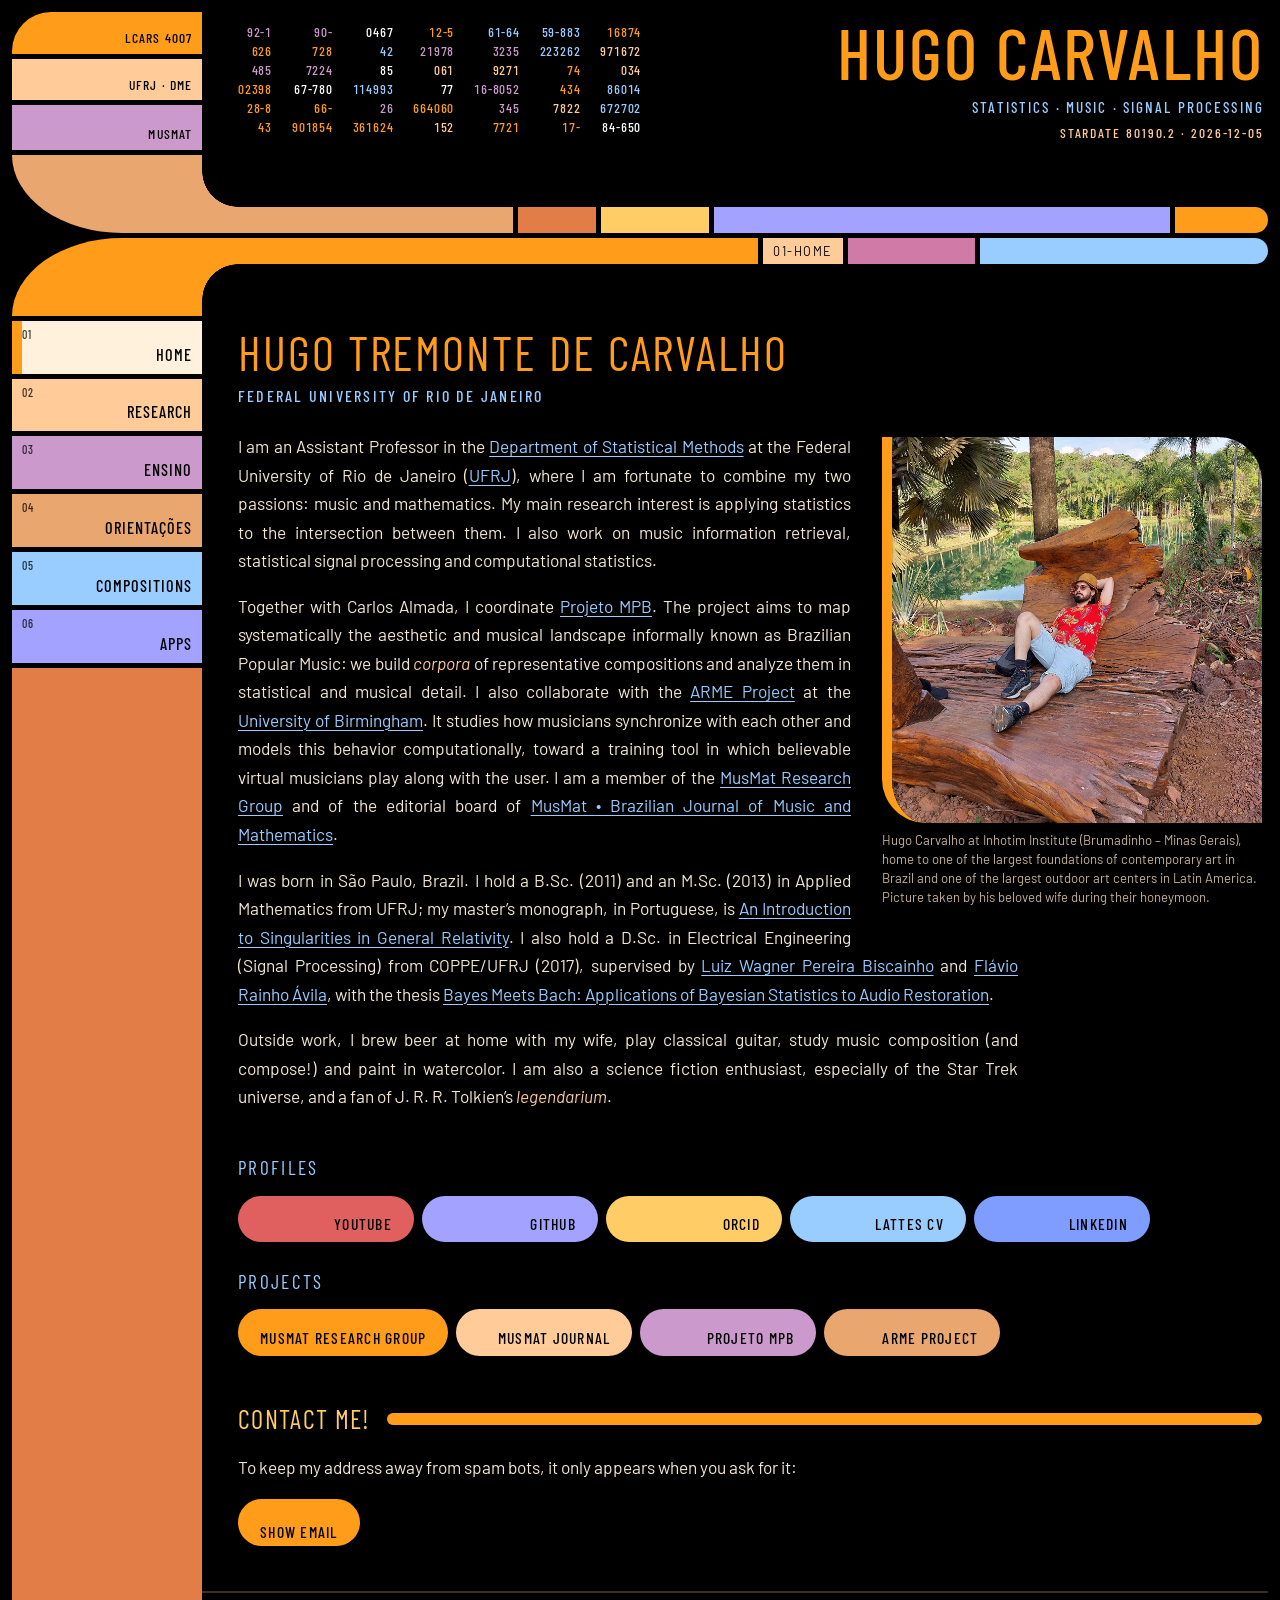
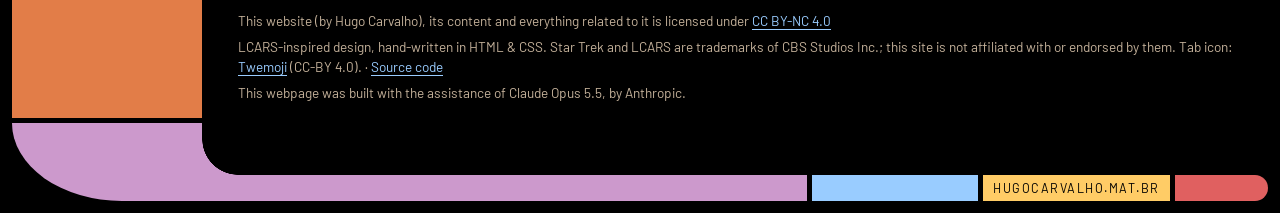
==== index.html @ db419a44 "Replace Quarto site with static LCARS-inspired site - Hand-written HTML/CSS/JS, no build step (Quart" ====
<!doctype html>
<html lang="en">
<head>
<meta charset="utf-8">
<meta name="viewport" content="width=device-width, initial-scale=1">
<link rel="icon" href="assets/favicon.svg" type="image/svg+xml">
<link rel="icon" href="assets/favicon-32.png" type="image/png" sizes="32x32">
<link rel="apple-touch-icon" href="assets/apple-touch-icon.png">
<title>Hugo Carvalho</title>
<meta name="description" content="Hugo Tremonte de Carvalho, Department of Statistical Methods, Federal University of Rio de Janeiro. Statistics, music and signal processing.">
<link rel="preconnect" href="https://fonts.googleapis.com">
<link rel="preconnect" href="https://fonts.gstatic.com" crossorigin>
<link rel="stylesheet" href="https://fonts.googleapis.com/css2?family=Barlow+Condensed:wght@400;500;600&amp;family=Barlow:ital,wght@0,400;0,600;1,400&amp;display=swap">
<link rel="stylesheet" href="assets/lcars.css">
<script async src="https://www.googletagmanager.com/gtag/js?id=G-RH0WQSR1XC"></script>
<script>window.dataLayer=window.dataLayer||[];function gtag(){dataLayer.push(arguments);}gtag('js',new Date());gtag('config','G-RH0WQSR1XC');</script>
<script src="assets/lcars.js" defer></script>
</head>
<body>
<a class="skip" href="#content">Skip to content</a>
<div class="lcars">

  <header class="panel-top">
    <div class="side" aria-hidden="true">
      <div class="block" style="--c:var(--orange)">LCARS 4007</div>
      <div class="block" style="--c:var(--peach)">UFRJ &middot; DME</div>
      <div class="block" style="--c:var(--lilac)">MusMat</div>
    </div>
    <div class="head">
      <div class="data-cascade" aria-hidden="true"></div>
      <div class="title">
        <a class="name" href="index.html">Hugo Carvalho</a>
        <p class="sub">Statistics &middot; Music &middot; Signal Processing</p>
        <p class="stardate" id="stardate">Federal University of Rio de Janeiro</p>
      </div>
    </div>
    <div class="elbow" style="--c:var(--tan)" aria-hidden="true"></div>
    <div class="bar" style="--c:var(--tan)">
      <span style="--f:2" aria-hidden="true"></span>
      <span style="--c:var(--rust);--f:.4" aria-hidden="true"></span>
      <span style="--c:var(--gold);--f:.6" aria-hidden="true"></span>
      <span style="--c:var(--violet);--f:3" aria-hidden="true"></span>
      <span style="--c:var(--orange);--f:.5" aria-hidden="true"></span>
    </div>
  </header>

  <div class="panel-main">
    <div class="elbow-t" style="--c:var(--orange)" aria-hidden="true"></div>
    <div class="bar bar-t" style="--c:var(--orange)" aria-hidden="true">
      <span style="--f:3"></span>
      <span class="label" style="--c:var(--peach)">01-Home</span>
      <span style="--c:var(--mauve);--f:.6"></span>
      <span style="--c:var(--sky);--f:1.5"></span>
    </div>

    <nav class="nav" aria-label="Main">
      <a href="index.html" style="--c:var(--orange)" aria-current="page"><span class="num">01</span><span class="label">Home</span></a>
      <a href="research.html" style="--c:var(--peach)"><span class="num">02</span><span class="label">Research</span></a>
      <a href="ensino.html" style="--c:var(--lilac)"><span class="num">03</span><span class="label">Ensino</span></a>
      <a href="orientacoes.html" style="--c:var(--tan)"><span class="num">04</span><span class="label">Orienta&ccedil;&otilde;es</span></a>
      <a href="compositions.html" style="--c:var(--sky)"><span class="num">05</span><span class="label">Compositions</span></a>
      <a href="apps.html" style="--c:var(--violet)"><span class="num">06</span><span class="label">Apps</span></a>
    </nav>
    <div class="fill" style="--c:var(--rust)" aria-hidden="true"></div>

    <main class="content" id="content">
      <h1>Hugo Tremonte de Carvalho</h1>
      <p class="lede">Federal University of Rio de Janeiro</p>

      <figure class="photo">
        <img src="assets/photo.jpg" width="732" height="763" alt="Hugo Carvalho smiling outdoors at Inhotim Institute">
        <figcaption>Hugo Carvalho at Inhotim Institute (Brumadinho &ndash; Minas Gerais), home to one of the largest foundations of contemporary art in Brazil and one of the largest outdoor art centers in Latin America. Picture taken by his beloved wife during their honeymoon.</figcaption>
      </figure>

      <div class="prose">
        <p>I am an Assistant Professor in the <a href="http://www.dme.ufrj.br/">Department of Statistical Methods</a> at the Federal University of Rio de Janeiro (<a href="https://ufrj.br/">UFRJ</a>), where I am fortunate to combine my two passions: music and mathematics. My main research interest is applying statistics to the intersection between them. I also work on music information retrieval, statistical signal processing and computational statistics.</p>

        <p>Together with Carlos Almada, I coordinate <a href="https://projetompb.com.br/">Projeto MPB</a>. The project aims to map systematically the aesthetic and musical landscape informally known as Brazilian Popular Music: we build <em>corpora</em> of representative compositions and analyze them in statistical and musical detail. I also collaborate with the <a href="https://arme-project.co.uk/">ARME Project</a> at the <a href="https://www.birmingham.ac.uk/">University of Birmingham</a>. It studies how musicians synchronize with each other and models this behavior computationally, toward a training tool in which believable virtual musicians play along with the user. I am a member of the <a href="https://musmat.org/">MusMat Research Group</a> and of the editorial board of <a href="https://musmat.org/musmat-journal/">MusMat &bull; Brazilian Journal of Music and Mathematics</a>.</p>

        <p>I was born in S&atilde;o Paulo, Brazil. I hold a B.Sc. (2011) and an M.Sc. (2013) in Applied Mathematics from UFRJ; my master&rsquo;s monograph, in Portuguese, is <a href="http://objdig.ufrj.br/11/dissert/795029.pdf">An Introduction to Singularities in General Relativity</a>. I also hold a D.Sc. in Electrical Engineering (Signal Processing) from COPPE/UFRJ (2017), supervised by <a href="http://lattes.cnpq.br/1765239890846505">Luiz Wagner Pereira Biscainho</a> and <a href="http://lattes.cnpq.br/6480915325344415">Fl&aacute;vio Rainho &Aacute;vila</a>, with the thesis <a href="https://pantheon.ufrj.br/items/755966ed-e205-4a63-b454-b23d30a5534d">Bayes Meets Bach: Applications of Bayesian Statistics to Audio Restoration</a>.</p>

        <p>Outside work, I brew beer at home with my wife, play classical guitar, study music composition (and compose!) and paint in watercolor. I am also a science fiction enthusiast, especially of the Star Trek universe, and a fan of J. R. R. Tolkien&rsquo;s <em>legendarium</em>.</p>
      </div>

      <div class="clear"></div>

      <div class="btn-group">
        <h3>Profiles</h3>
        <div class="btn-row">
          <a class="btn" style="--c:var(--red)" href="https://www.youtube.com/@profhugocarvalhoufrj">YouTube</a>
          <a class="btn" style="--c:var(--violet)" href="https://github.com/HugoCarvalhoUFRJ">GitHub</a>
          <a class="btn" style="--c:var(--gold)" href="https://orcid.org/0000-0003-0776-0400">ORCID</a>
          <a class="btn" style="--c:var(--sky)" href="http://lattes.cnpq.br/4007053253975343">Lattes CV</a>
          <a class="btn" style="--c:var(--blue)" href="https://www.linkedin.com/in/hugo-carvalho-ufrj/">LinkedIn</a>
        </div>
      </div>
      <div class="btn-group">
        <h3>Projects</h3>
        <div class="btn-row">
          <a class="btn" style="--c:var(--orange)" href="https://musmat.org/">MusMat Research Group</a>
          <a class="btn" style="--c:var(--peach)" href="https://musmat.org/musmat-journal/">MusMat Journal</a>
          <a class="btn" style="--c:var(--lilac)" href="https://projetompb.com.br/">Projeto MPB</a>
          <a class="btn" style="--c:var(--tan)" href="https://arme-project.co.uk/">ARME Project</a>
        </div>
      </div>

      <h2 id="contact" style="--h:var(--orange)">Contact me!</h2>
      <p>To keep my address away from spam bots, it only appears when you ask for it:</p>
      <div class="email" data-a="oguh" data-b="rb.jrfu.emd">
        <button type="button" class="btn email-show" style="--c:var(--orange)">Show email</button>
        <span class="email-addr" hidden></span>
        <button type="button" class="pill email-copy" style="--c:var(--peach)" hidden>Copy</button>
        <span class="email-msg" role="status" aria-live="polite"></span>
      </div>
      <noscript><p>Please enable JavaScript to see my email address.</p></noscript>
    </main>

    <footer class="footer">
      <p>This website (by Hugo Carvalho), its content and everything related to it is licensed under <a href="http://creativecommons.org/licenses/by-nc/4.0/?ref=chooser-v1" target="_blank" rel="license noopener noreferrer">CC BY-NC 4.0<img src="https://mirrors.creativecommons.org/presskit/icons/cc.svg?ref=chooser-v1" alt=""><img src="https://mirrors.creativecommons.org/presskit/icons/by.svg?ref=chooser-v1" alt=""><img src="https://mirrors.creativecommons.org/presskit/icons/nc.svg?ref=chooser-v1" alt=""></a></p>
      <p>LCARS-inspired design, hand-written in HTML &amp; CSS. Star Trek and LCARS are trademarks of CBS Studios Inc.; this site is not affiliated with or endorsed by them. Tab icon: <a href="https://github.com/jdecked/twemoji">Twemoji</a> (CC-BY 4.0). &middot; <a href="https://github.com/HugoCarvalhoUFRJ/site">Source code</a></p>
      <p>This webpage was built with the assistance of Claude Opus 5.5, by Anthropic.</p>
    </footer>

    <div class="elbow-b" style="--c:var(--lilac)" aria-hidden="true"></div>
    <div class="bar bar-b" style="--c:var(--lilac)" aria-hidden="true">
      <span style="--f:4"></span>
      <span style="--c:var(--sky);--f:1"></span>
      <span class="label hide-sm" style="--c:var(--gold)">hugocarvalho.mat.br</span>
      <span style="--c:var(--red);--f:.5"></span>
    </div>
  </div>

</div>
</body>
</html>
---- assets/lcars.css ----
/* ==========================================================================
   LCARS-inspired theme for hugocarvalho.mat.br
   Original CSS (no third-party template code). Font: Antonio (SIL OFL).
   ========================================================================== */

:root {
  /* palette */
  --black: #000;
  --text: #f3e6d4;
  --muted: #c4b19a;
  --orange: #ff9c1a;
  --gold: #ffcc66;
  --peach: #ffcc99;
  --tan: #e9a66f;
  --rust: #e27d48;
  --red: #e06060;
  --mauve: #d07aa8;
  --lilac: #cc99cc;
  --violet: #a3a3ff;
  --blue: #7f9cff;
  --sky: #99ccff;

  /* frame geometry */
  --side: 190px;      /* width of the left column */
  --bar: 26px;        /* thickness of horizontal bars */
  --elbow: 78px;      /* height of the elbow pieces */
  --elbow-rx: 110px;  /* outer curve, horizontal radius */
  --r: 36px;          /* inner (concave) curve radius */
  --gap: 5px;         /* black gaps between frame pieces */
  --pad: 36px;        /* content inset from the column */

  --font: "Barlow", "Segoe UI", "Helvetica Neue", Arial, sans-serif;            /* reading text */
  --font-ui: "Barlow Condensed", "Arial Narrow", "Roboto Condensed", sans-serif; /* LCARS labels, titles, menu */
}

/* condensed LCARS face for the interface; Barlow for everything people read */
.skip, .block, .bar > *, .title, .data-cascade, .nav a, .content h1, .content h2,
.content h3, .content .lede, .subnav a, .pill, .btn, .refs .yr, .log dt, .card .when {
  font-family: var(--font-ui);
  font-weight: 500;
}

* { box-sizing: border-box; }

html { background: var(--black); scroll-behavior: smooth; }
@media (prefers-reduced-motion: reduce) { html { scroll-behavior: auto; } }

body {
  margin: 0;
  background: var(--black);
  color: var(--text);
  font-family: var(--font);
  font-size: 1.08rem;
  line-height: 1.65;
  -webkit-font-smoothing: antialiased;
}

::selection { background: var(--orange); color: #000; }

a { color: var(--sky); text-underline-offset: 3px; text-decoration-thickness: 1px; }
a:hover { color: var(--peach); }
:focus-visible { outline: 3px solid var(--gold); outline-offset: 3px; }

.skip {
  position: absolute; left: -999px; top: 8px;
  background: var(--gold); color: #000; padding: 6px 14px; z-index: 10;
}
.skip:focus { left: 8px; }

.lcars { max-width: 1480px; margin: 0 auto; padding: 12px; }

/* ---------- generic frame pieces ---------- */

.block {
  background: var(--c, var(--orange));
  color: #000;
  text-transform: uppercase;
  font-size: 0.85rem;
  letter-spacing: 0.08em;
  display: flex;
  align-items: flex-end;
  justify-content: flex-end;
  padding: 4px 10px;
  min-height: 2.6rem;
}

.bar { display: flex; gap: var(--gap); height: var(--bar); }
.bar > * {
  background: var(--c, var(--orange));
  flex: var(--f, 1) 1 0;
  min-width: 0;
  color: #000;
  font: inherit;
  font-size: 0.78rem;
  line-height: var(--bar);
  letter-spacing: 0.12em;
  text-transform: uppercase;
  padding: 0 10px;
  white-space: nowrap;
  overflow: hidden;
  text-align: right;
  border: 0;
}
.bar > :first-child { position: relative; overflow: visible; }
.bar > :last-child { border-radius: 0 calc(var(--bar) / 2) calc(var(--bar) / 2) 0; }
.bar .label { flex: 0 0 auto; }

/* ---------- upper panel ---------- */

.panel-top {
  display: grid;
  grid-template-columns: var(--side) minmax(0, 1fr);
  grid-template-rows: auto var(--elbow);
  grid-template-areas:
    "side head"
    "elbow bar";
}
.panel-top .side {
  grid-area: side;
  display: flex;
  flex-direction: column;
  gap: var(--gap);
  padding-bottom: var(--gap);
}
.panel-top .side .block:first-child { border-top-left-radius: calc(var(--elbow) / 2); }
.panel-top .side .block:last-child { flex: 1; }
.panel-top .elbow {
  grid-area: elbow;
  background: var(--c);
  border-bottom-left-radius: var(--elbow-rx) var(--elbow);
}
.panel-top .bar { grid-area: bar; align-self: end; }
/* concave curve where the column turns into the bottom bar */
.panel-top .bar > :first-child::before {
  content: "";
  position: absolute;
  left: 0;
  bottom: 100%;
  width: var(--r);
  height: var(--r);
  background: radial-gradient(circle at 100% 0, transparent calc(var(--r) - 0.5px), var(--c) var(--r));
}

.head {
  grid-area: head;
  display: flex;
  justify-content: space-between;
  align-items: flex-start;
  gap: 28px;
  padding: 4px 4px 10px var(--pad);
  min-width: 0;
}
.title { text-align: right; margin-left: auto; }
.title .name {
  display: block;
  font-size: clamp(2.1rem, 5.6vw, 4.6rem);
  line-height: 1;
  color: var(--orange);
  text-transform: uppercase;
  text-decoration: none;
  letter-spacing: 0.03em;
}
.title .name:hover { color: var(--gold); }
.title .sub {
  margin: 0.45em 0 0;
  color: var(--sky);
  text-transform: uppercase;
  font-size: 0.95rem;
  letter-spacing: 0.14em;
}
.title .stardate {
  margin: 0.2em 0 0;
  color: var(--peach);
  text-transform: uppercase;
  font-size: 0.85rem;
  letter-spacing: 0.14em;
}

/* decorative number cascade */
.data-cascade {
  display: grid;
  grid-template-columns: repeat(7, auto);
  gap: 0 20px;
  font-size: 0.82rem;
  line-height: 1.45;
  letter-spacing: 0.06em;
  align-self: center;
  user-select: none;
  font-variant-numeric: tabular-nums;
}
.data-cascade span { text-align: right; transition: color 0.4s; }
.data-cascade .d1 { color: var(--orange); }
.data-cascade .d2 { color: var(--peach); }
.data-cascade .d3 { color: var(--sky); }
.data-cascade .d4 { color: var(--lilac); }
.data-cascade .d5 { color: #fff; }

/* ---------- main panel ---------- */

.panel-main {
  margin-top: var(--gap);
  display: grid;
  grid-template-columns: var(--side) minmax(0, 1fr);
  grid-template-rows: var(--elbow) auto 1fr auto var(--elbow);
  grid-template-areas:
    "elbowT barT"
    "nav    content"
    "fill   content"
    "fill   footer"
    "elbowB barB";
  min-height: calc(100vh - 260px);
}
.elbow-t {
  grid-area: elbowT;
  background: var(--c);
  border-top-left-radius: var(--elbow-rx) var(--elbow);
}
.bar-t { grid-area: barT; align-self: start; }
.bar-t > :first-child::after {
  content: "";
  position: absolute;
  left: 0;
  top: 100%;
  width: var(--r);
  height: var(--r);
  background: radial-gradient(circle at 100% 100%, transparent calc(var(--r) - 0.5px), var(--c) var(--r));
}
.elbow-b {
  grid-area: elbowB;
  background: var(--c);
  border-bottom-left-radius: var(--elbow-rx) var(--elbow);
}
.bar-b { grid-area: barB; align-self: end; }
.bar-b > :first-child::before {
  content: "";
  position: absolute;
  left: 0;
  bottom: 100%;
  width: var(--r);
  height: var(--r);
  background: radial-gradient(circle at 100% 0, transparent calc(var(--r) - 0.5px), var(--c) var(--r));
}

.nav {
  grid-area: nav;
  display: flex;
  flex-direction: column;
  gap: var(--gap);
  padding: var(--gap) 0;
}
.nav a {
  display: flex;
  justify-content: space-between;
  align-items: flex-end;
  gap: 8px;
  min-height: 3.3rem;
  padding: 4px 10px 5px;
  background: var(--c, var(--orange));
  color: #000;
  text-decoration: none;
  text-transform: uppercase;
  font-size: 1.02rem;
  letter-spacing: 0.06em;
  transition: filter 0.15s, background-color 0.15s;
}
.nav a .num { font-size: 0.75rem; opacity: 0.75; align-self: flex-start; }
.nav a:hover { filter: brightness(1.18); color: #000; }
.nav a[aria-current="page"] {
  background: #fff1dc;
  box-shadow: inset 10px 0 0 var(--c);
}
.nav a.ext .label::after { content: " \2197"; font-size: 0.8em; }

.fill {
  grid-area: fill;
  background: var(--c);
  margin-bottom: var(--gap);
  min-height: 3rem;
}

.content {
  grid-area: content;
  padding: 10px 6px 28px var(--pad);
  min-width: 0;
}
.footer {
  grid-area: footer;
  padding: 18px 6px 14px var(--pad);
  font-size: 0.85rem;
  line-height: 1.5;
  color: var(--muted);
  border-top: 2px solid #3a3027;
}
.footer p { margin: 0 0 0.4em; }
.footer img { height: 1.15em; vertical-align: text-bottom; margin-left: 3px; filter: invert(1) brightness(0.85); }

/* ---------- content typography ---------- */

.content h1 {
  margin: 0 0 0.1em;
  font-size: clamp(2rem, 4vw, 3rem);
  line-height: 1.1;
  font-weight: 400;
  color: var(--orange);
  text-transform: uppercase;
  letter-spacing: 0.04em;
}
.content .lede {
  margin: 0 0 1.4em;
  color: var(--sky);
  text-transform: uppercase;
  font-size: 1rem;
  letter-spacing: 0.14em;
}
.content h2 {
  display: flex;
  align-items: center;
  gap: 16px;
  margin: 1.8em 0 0.7em;
  font-size: 1.65rem;
  font-weight: 400;
  line-height: 1.2;
  color: var(--gold);
  text-transform: uppercase;
  letter-spacing: 0.05em;
  scroll-margin-top: 16px;
}
.content h2::after {
  content: "";
  flex: 1;
  height: 12px;
  min-width: 40px;
  border-radius: 6px;
  background: var(--h, var(--violet));
}
.content h3 {
  margin: 1.4em 0 0.6em;
  font-size: 1.2rem;
  font-weight: 400;
  color: var(--sky);
  text-transform: uppercase;
  letter-spacing: 0.12em;
  scroll-margin-top: 16px;
}
.content p { margin: 0 0 1em; max-width: 78ch; }
.content .prose p { text-align: justify; hyphens: auto; }
.content strong { color: #fff; font-weight: 600; }
.content em { color: var(--peach); }

/* section shortcuts at the top of long pages */
.subnav {
  display: flex;
  flex-wrap: wrap;
  gap: 6px;
  margin: 0 0 0.6em;
  padding: 0;
  list-style: none;
}
.subnav a {
  display: block;
  padding: 2px 16px;
  border-radius: 999px;
  background: var(--c, var(--tan));
  color: #000;
  text-decoration: none;
  text-transform: uppercase;
  font-size: 0.85rem;
  letter-spacing: 0.08em;
}
.subnav a:hover { filter: brightness(1.18); color: #000; }

/* pills / buttons */
.pill {
  display: inline-block;
  padding: 0 0.85em;
  border-radius: 999px;
  background: var(--c, var(--sky));
  color: #000;
  text-decoration: none;
  text-transform: uppercase;
  font-size: 0.78rem;
  letter-spacing: 0.1em;
  line-height: 1.75;
  vertical-align: 0.12em;
  white-space: nowrap;
}
a.pill:hover { filter: brightness(1.18); color: #000; }

.btn-group { margin: 1.4em 0 0.4em; }
.btn-group h3 { margin-top: 0; }
.btn-row { display: flex; flex-wrap: wrap; gap: 8px; }
.btn {
  display: flex;
  align-items: flex-end;
  justify-content: flex-end;
  min-width: 11rem;
  min-height: 2.9rem;
  padding: 4px 22px 5px;
  border-radius: 999px;
  background: var(--c, var(--orange));
  color: #000;
  text-decoration: none;
  text-transform: uppercase;
  font-size: 0.98rem;
  letter-spacing: 0.08em;
}
.btn:hover { filter: brightness(1.18); color: #000; }

/* status box (last update, notes) */
.status {
  display: flex;
  align-items: stretch;
  gap: 12px;
  margin: 0 0 1.2em;
  max-width: 78ch;
}
.status::before {
  content: "";
  flex: 0 0 14px;
  border-radius: 7px 0 0 7px;
  background: var(--c, var(--gold));
}
.status p { margin: 0; padding: 4px 0; color: var(--peach); font-size: 1rem; }

/* photo */
.photo {
  float: right;
  width: min(380px, 42%);
  margin: 0.3em 0 1em 1.8em;
}
.photo img {
  display: block;
  width: 100%;
  height: auto;
  border-radius: 0 44px 0 44px;
  border-left: 10px solid var(--orange);
}
.photo figcaption {
  margin-top: 0.6em;
  font-size: 0.82rem;
  line-height: 1.45;
  color: var(--muted);
}
.clear { clear: both; }

/* reference lists (publications, supervisions) */
.refs {
  list-style: none;
  margin: 0;
  padding: 0;
  display: grid;
  gap: 12px;
}
.refs > li {
  display: grid;
  grid-template-columns: 4.6rem minmax(0, 1fr);
  gap: 0 16px;
  align-items: start;
}
.refs .yr {
  background: var(--c, var(--tan));
  color: #000;
  border-radius: 999px 0 0 999px;
  text-align: right;
  padding: 1px 10px;
  font-size: 0.9rem;
  letter-spacing: 0.06em;
  line-height: 1.7;
  margin-top: 0.15em;
}
.refs .ref { line-height: 1.5; }
.refs .meta { color: var(--muted); }
.refs .pill { margin-left: 4px; }

/* teaching log */
.log { display: grid; gap: 10px; margin: 0; padding: 0; }
.log > div {
  display: grid;
  grid-template-columns: 6.4rem minmax(0, 1fr);
  gap: 0 16px;
  align-items: start;
}
.log dt {
  background: var(--c, var(--lilac));
  color: #000;
  border-radius: 999px 0 0 999px;
  text-align: right;
  padding: 1px 10px;
  font-size: 0.9rem;
  letter-spacing: 0.06em;
  line-height: 1.7;
  margin-top: 0.15em;
}
.log dd { margin: 0; }
.log ul { margin: 0; padding: 0; list-style: none; }
.log li { padding-left: 1em; position: relative; }
.log li::before {
  content: "";
  position: absolute;
  left: 0;
  top: 0.62em;
  width: 0.45em;
  height: 0.45em;
  border-radius: 50%;
  background: var(--orange);
}
.log .meta { color: var(--muted); }

/* projects / service cards */
.cards { display: grid; grid-template-columns: repeat(auto-fill, minmax(min(100%, 330px), 1fr)); gap: 12px; }
.card {
  border-left: 12px solid var(--c, var(--blue));
  border-radius: 6px 0 0 6px;
  padding: 2px 0 2px 14px;
}
.card h4 {
  margin: 0 0 0.2em;
  font-size: 1.05rem;
  font-weight: 400;
  color: var(--peach);
  line-height: 1.35;
}
.card p { margin: 0; color: var(--muted); font-size: 1rem; }
.card .when { color: var(--c, var(--blue)); text-transform: uppercase; letter-spacing: 0.1em; font-size: 0.82rem; }

/* video embeds */
.video {
  position: relative;
  aspect-ratio: 16 / 9;
  max-width: 760px;
  margin: 0.4em 0 1.6em;
  border-left: 10px solid var(--c, var(--violet));
  border-radius: 0 0 0 24px;
  overflow: hidden;
  background: #111;
}
.video iframe { position: absolute; inset: 0; width: 100%; height: 100%; border: 0; }

/* contact: address revealed on request */
.email { display: flex; flex-wrap: wrap; align-items: center; gap: 10px; margin: 0.6em 0 1em; }
.email button { border: 0; cursor: pointer; }
.email .btn { min-width: 0; }
.email .pill { font-size: 0.85rem; padding: 2px 16px; vertical-align: baseline; }
.email button:hover { filter: brightness(1.18); }
.email-addr {
  padding: 4px 18px;
  border: 2px solid var(--peach);
  border-radius: 999px;
  color: #fff;
  font-size: 1.15rem;
  letter-spacing: 0.02em;
  user-select: all;
  overflow-wrap: anywhere;
}
.email-msg { color: var(--peach); font-size: 0.95rem; }
[hidden] { display: none !important; }

/* PT / EN switch */
.lang-switch { display: flex; gap: var(--gap); margin: 0.2em 0 1.4em; }
.lang-switch a {
  font-family: var(--font-ui);
  font-weight: 500;
  padding: 1px 18px;
  background: var(--sky);
  color: #000;
  text-decoration: none;
  text-transform: uppercase;
  font-size: 0.9rem;
  letter-spacing: 0.1em;
}
.lang-switch a:first-child { border-radius: 999px 0 0 999px; }
.lang-switch a:last-child { border-radius: 0 999px 999px 0; }
.lang-switch a:hover { filter: brightness(1.18); color: #000; }
.lang-switch a[aria-current] { background: #fff1dc; box-shadow: inset 0 0 0 3px var(--sky); }

/* video preview (loads the YouTube player only on click) */
a.yt { display: block; text-decoration: none; }
a.yt img { position: absolute; inset: 0; width: 100%; height: 100%; object-fit: cover; opacity: 0.7; transition: opacity 0.2s; }
a.yt:hover img { opacity: 0.95; }
a.yt .play {
  position: absolute;
  right: 16px;
  bottom: 16px;
  font-family: var(--font-ui);
  font-weight: 500;
  padding: 6px 22px;
  border-radius: 999px;
  background: var(--c, var(--orange));
  color: #000;
  text-transform: uppercase;
  letter-spacing: 0.1em;
  font-size: 0.95rem;
}

/* apps */
.apps { display: grid; grid-template-columns: repeat(auto-fit, minmax(min(100%, 340px), 1fr)); gap: 16px; }
.app p { max-width: 72ch; }
.app {
  display: flex;
  flex-direction: column;
  gap: 0.5em;
  border-left: 14px solid var(--c, var(--blue));
  border-radius: 0 0 0 28px;
  padding: 4px 4px 18px 18px;
}
.app h3 { margin: 0; color: var(--c, var(--blue)); }
.app .tagline { margin: 0; color: var(--peach); font-style: italic; }
.app p { margin: 0; }
.app .btn { align-self: flex-start; margin-top: auto; }

/* ---------- responsive ---------- */

@media (max-width: 1000px) {
  .data-cascade { grid-template-columns: repeat(4, auto); }
  .data-cascade span:nth-child(7n+5),
  .data-cascade span:nth-child(7n+6),
  .data-cascade span:nth-child(7n) { display: none; }
}

@media (max-width: 760px) {
  :root {
    --side: 30px;
    --bar: 18px;
    --elbow: 56px;
    --elbow-rx: 30px;
    --r: 22px;
    --pad: 16px;
  }
  body { font-size: 1.02rem; }
  .lcars { padding: 8px; }

  .panel-top .side .block { font-size: 0; min-height: 1.6rem; padding: 0; }
  .panel-top .side .block:first-child { border-top-left-radius: 15px; }
  .data-cascade { display: none; }
  .head { padding-left: var(--pad); }
  .bar > * { font-size: 0.62rem; padding: 0 6px; }
  .bar .hide-sm { display: none; }

  .panel-main {
    grid-template-areas:
      "elbowT barT"
      "fill   nav"
      "fill   content"
      "fill   footer"
      "elbowB barB";
    min-height: 0;
  }
  .fill { margin-top: var(--gap); }
  .nav {
    flex-direction: row;
    flex-wrap: wrap;
    padding: 10px 0 4px var(--pad);
    gap: 6px;
  }
  .nav a {
    flex: 1 1 auto;
    min-height: 2.3rem;
    padding: 3px 14px;
    border-radius: 999px;
    align-items: center;
    font-size: 0.9rem;
  }
  .nav a[aria-current="page"] { box-shadow: inset 0 0 0 3px var(--c); }

  .content h2 { flex-wrap: wrap; gap: 6px; font-size: 1.45rem; }
  .content h2::after { flex-basis: 100%; height: 8px; }
  .photo { float: none; width: 100%; max-width: 420px; margin: 0 0 1.2em; }
  .content .prose p { text-align: left; }
  .refs > li, .log > div { grid-template-columns: 1fr; gap: 4px; }
  .refs .yr, .log dt { justify-self: start; border-radius: 999px; padding: 0 12px; }
  .btn { min-width: 0; flex: 1 1 9rem; }
  .app .btn, .email .btn { flex: 0 0 auto; }
}
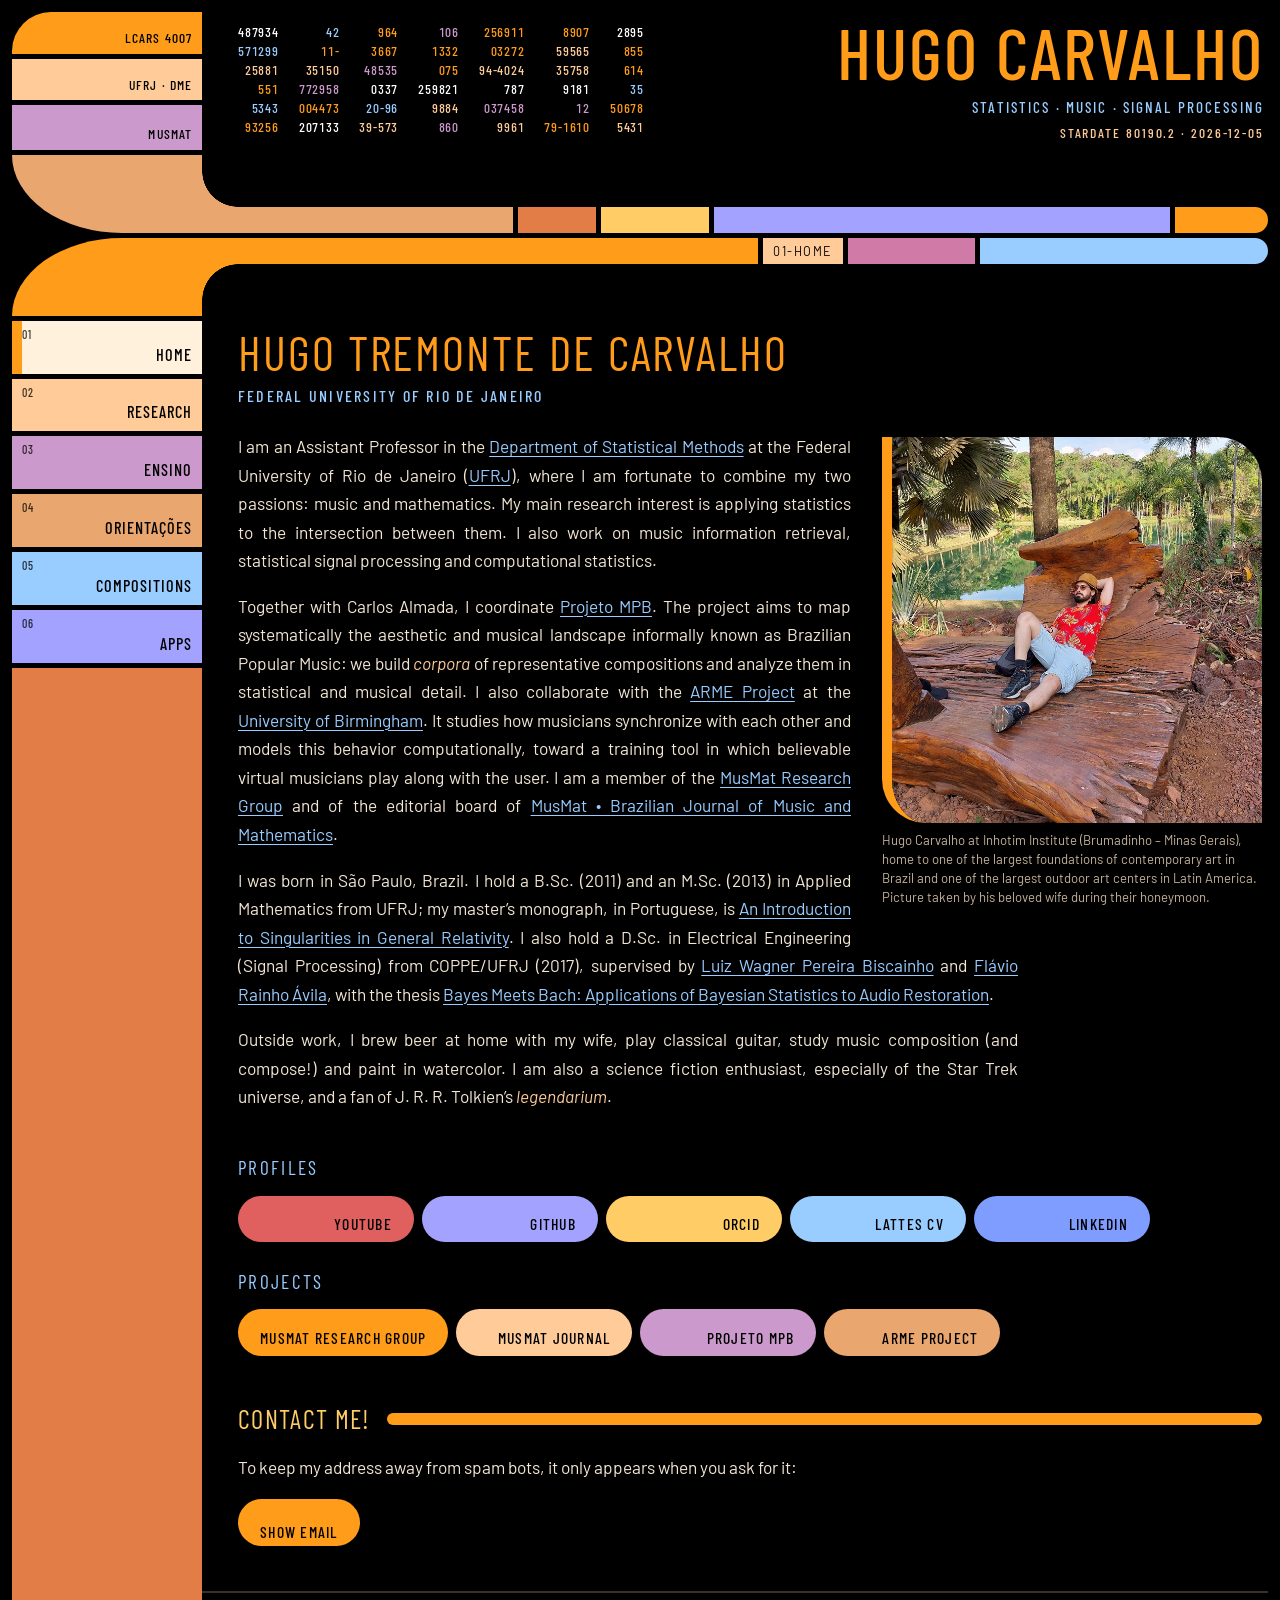
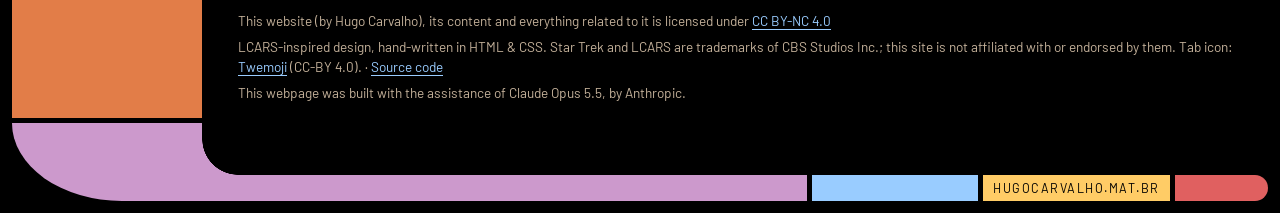
==== commit 51a9cfb6: "Point footer source link to the renamed repository Co-Authored-By: Claude Opus 5.5 <noreply@anthropi" ====
--- a/index.html
+++ b/index.html
@@ -117,7 +117,7 @@
 
     <footer class="footer">
       <p>This website (by Hugo Carvalho), its content and everything related to it is licensed under <a href="http://creativecommons.org/licenses/by-nc/4.0/?ref=chooser-v1" target="_blank" rel="license noopener noreferrer">CC BY-NC 4.0<img src="https://mirrors.creativecommons.org/presskit/icons/cc.svg?ref=chooser-v1" alt=""><img src="https://mirrors.creativecommons.org/presskit/icons/by.svg?ref=chooser-v1" alt=""><img src="https://mirrors.creativecommons.org/presskit/icons/nc.svg?ref=chooser-v1" alt=""></a></p>
-      <p>LCARS-inspired design, hand-written in HTML &amp; CSS. Star Trek and LCARS are trademarks of CBS Studios Inc.; this site is not affiliated with or endorsed by them. Tab icon: <a href="https://github.com/jdecked/twemoji">Twemoji</a> (CC-BY 4.0). &middot; <a href="https://github.com/HugoCarvalhoUFRJ/site">Source code</a></p>
+      <p>LCARS-inspired design, hand-written in HTML &amp; CSS. Star Trek and LCARS are trademarks of CBS Studios Inc.; this site is not affiliated with or endorsed by them. Tab icon: <a href="https://github.com/jdecked/twemoji">Twemoji</a> (CC-BY 4.0). &middot; <a href="https://github.com/HugoCarvalhoUFRJ/hugocarvalhoufrj.github.io">Source code</a></p>
       <p>This webpage was built with the assistance of Claude Opus 5.5, by Anthropic.</p>
     </footer>
 
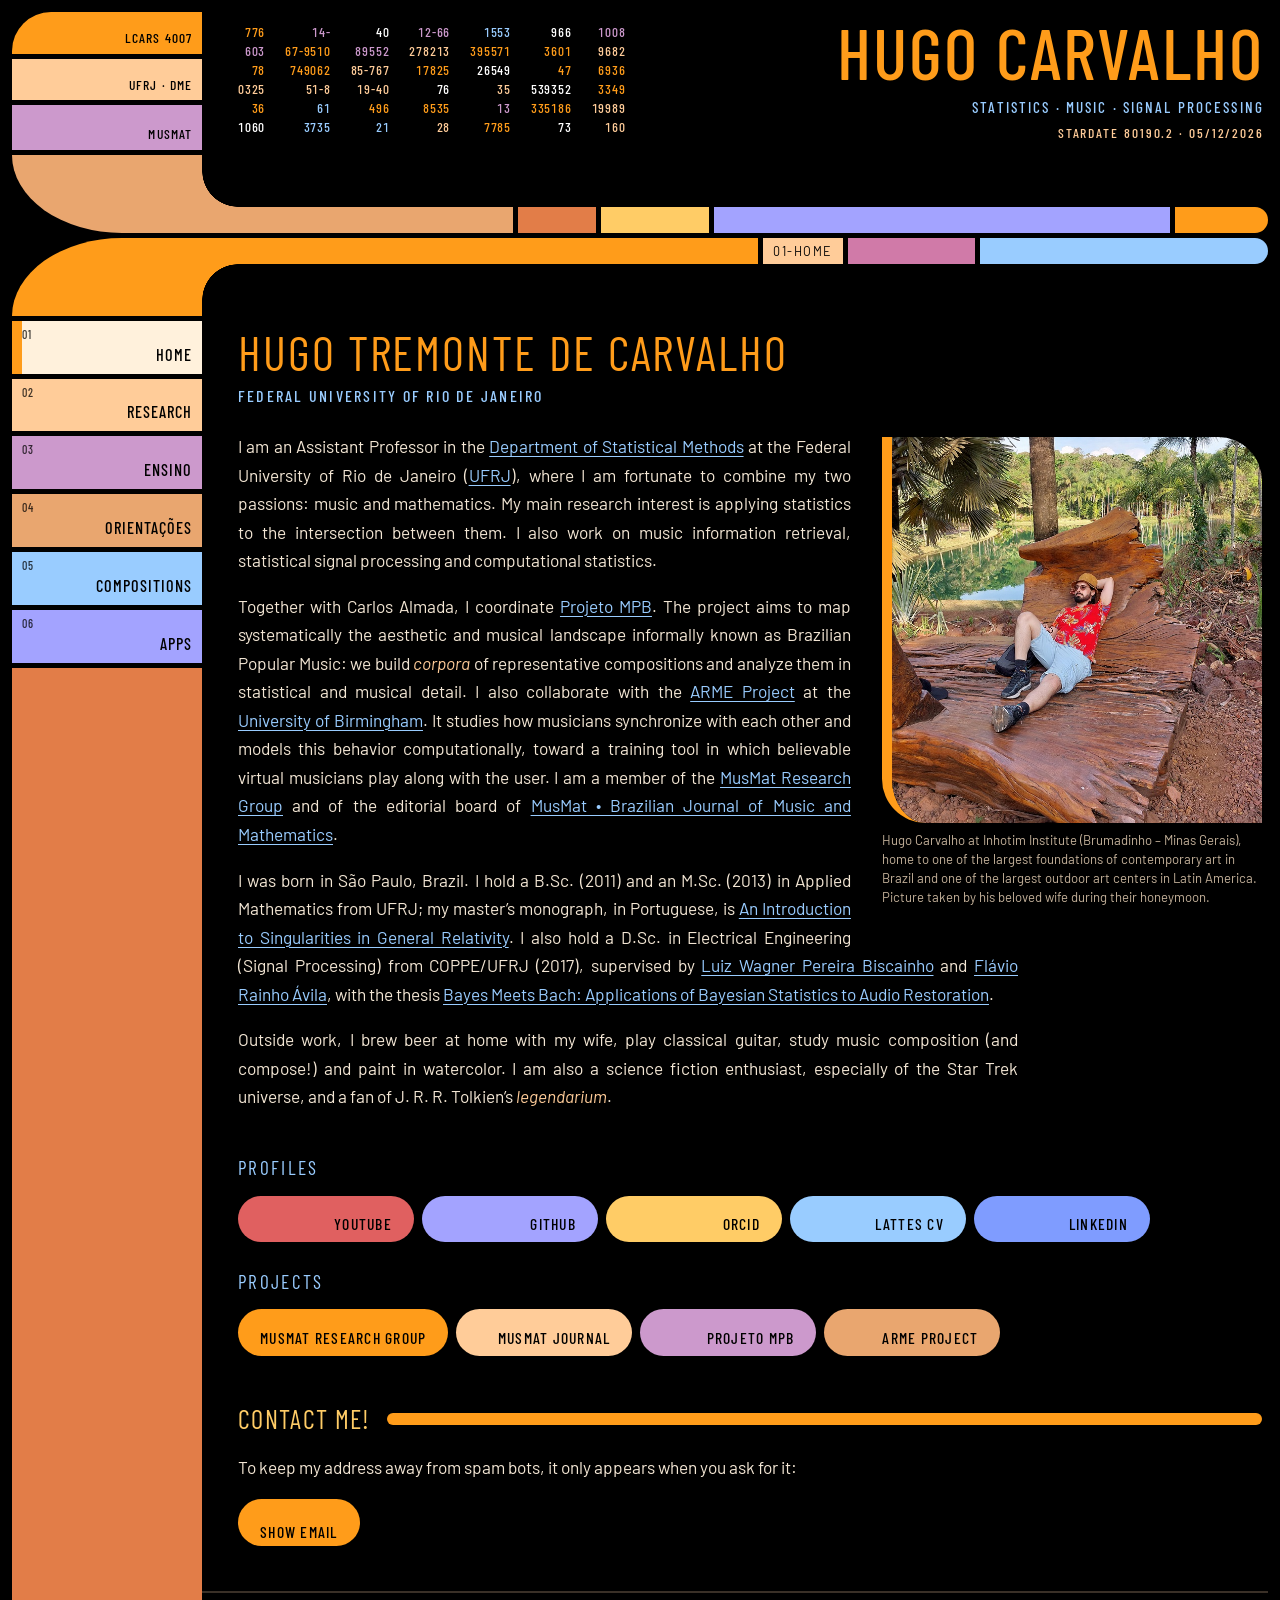
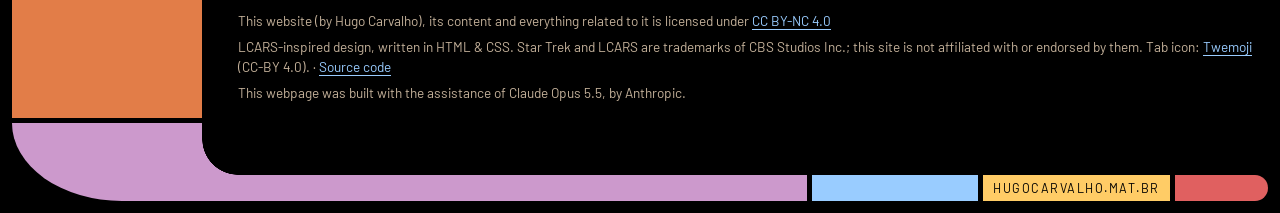
==== commit db24327d: "Show Rio de Janeiro date as DD/MM/YYYY, label app languages, fix footer wording - Header date uses t" ====
--- a/index.html
+++ b/index.html
@@ -117,7 +117,7 @@
 
     <footer class="footer">
       <p>This website (by Hugo Carvalho), its content and everything related to it is licensed under <a href="http://creativecommons.org/licenses/by-nc/4.0/?ref=chooser-v1" target="_blank" rel="license noopener noreferrer">CC BY-NC 4.0<img src="https://mirrors.creativecommons.org/presskit/icons/cc.svg?ref=chooser-v1" alt=""><img src="https://mirrors.creativecommons.org/presskit/icons/by.svg?ref=chooser-v1" alt=""><img src="https://mirrors.creativecommons.org/presskit/icons/nc.svg?ref=chooser-v1" alt=""></a></p>
-      <p>LCARS-inspired design, hand-written in HTML &amp; CSS. Star Trek and LCARS are trademarks of CBS Studios Inc.; this site is not affiliated with or endorsed by them. Tab icon: <a href="https://github.com/jdecked/twemoji">Twemoji</a> (CC-BY 4.0). &middot; <a href="https://github.com/HugoCarvalhoUFRJ/hugocarvalhoufrj.github.io">Source code</a></p>
+      <p>LCARS-inspired design, written in HTML &amp; CSS. Star Trek and LCARS are trademarks of CBS Studios Inc.; this site is not affiliated with or endorsed by them. Tab icon: <a href="https://github.com/jdecked/twemoji">Twemoji</a> (CC-BY 4.0). &middot; <a href="https://github.com/HugoCarvalhoUFRJ/hugocarvalhoufrj.github.io">Source code</a></p>
       <p>This webpage was built with the assistance of Claude Opus 5.5, by Anthropic.</p>
     </footer>
 
--- a/assets/lcars.css
+++ b/assets/lcars.css
@@ -604,6 +604,7 @@
   padding: 4px 4px 18px 18px;
 }
 .app h3 { margin: 0; color: var(--c, var(--blue)); }
+.app h3 .lang { margin-left: 6px; vertical-align: 0.2em; }
 .app .tagline { margin: 0; color: var(--peach); font-style: italic; }
 .app p { margin: 0; }
 .app .btn { align-self: flex-start; margin-top: auto; }
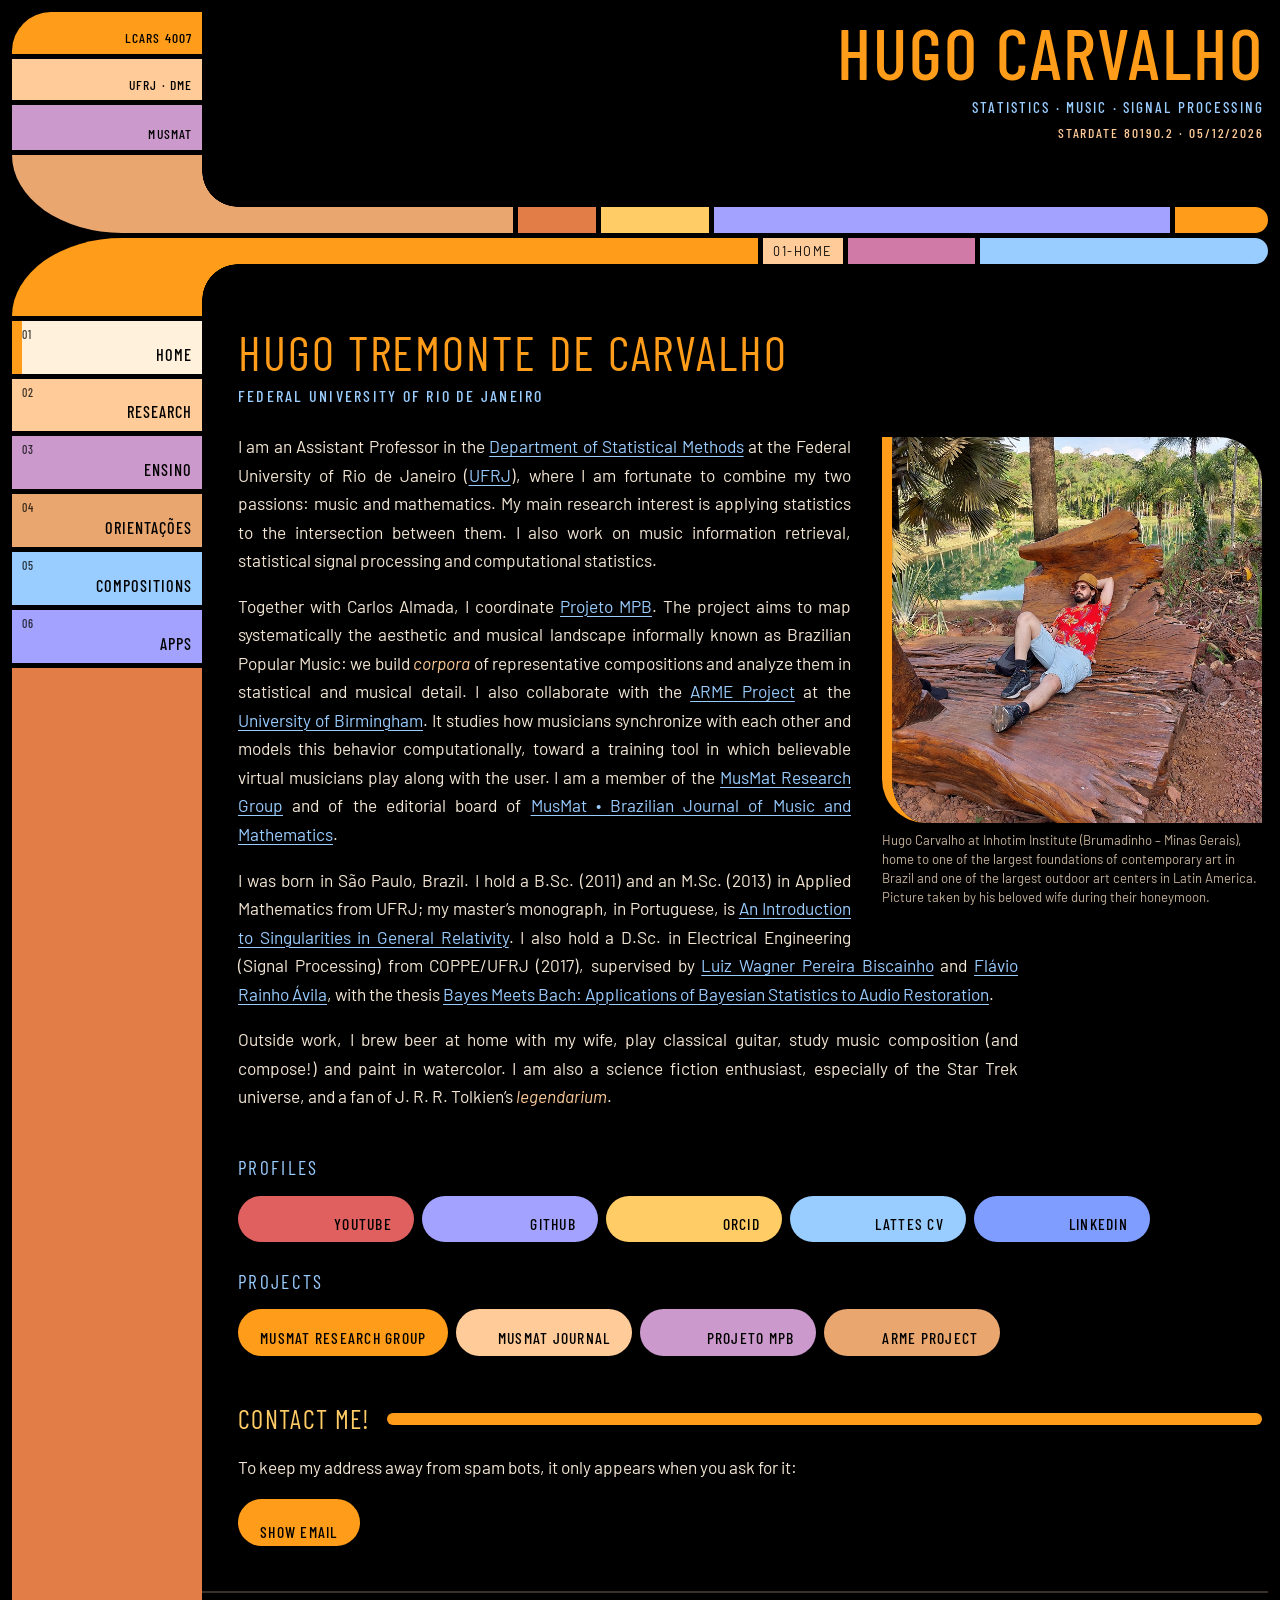
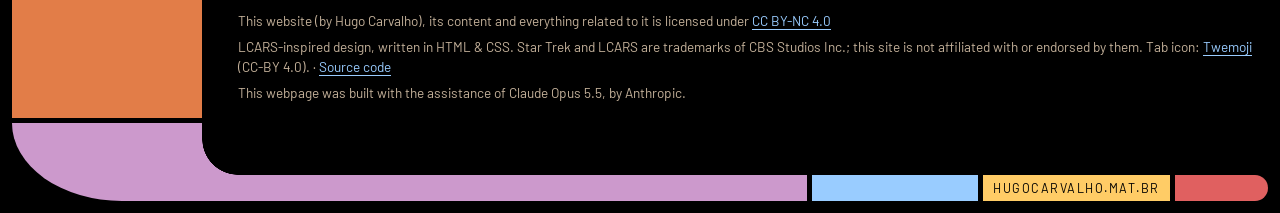
==== commit 0912a0dc: "Remove the decorative number cascade from the header Co-Authored-By: Claude Opus 5.5 <noreply@anthro" ====
--- a/index.html
+++ b/index.html
@@ -27,7 +27,6 @@
       <div class="block" style="--c:var(--lilac)">MusMat</div>
     </div>
     <div class="head">
-      <div class="data-cascade" aria-hidden="true"></div>
       <div class="title">
         <a class="name" href="index.html">Hugo Carvalho</a>
         <p class="sub">Statistics &middot; Music &middot; Signal Processing</p>
--- a/assets/lcars.css
+++ b/assets/lcars.css
@@ -34,7 +34,7 @@
 }
 
 /* condensed LCARS face for the interface; Barlow for everything people read */
-.skip, .block, .bar > *, .title, .data-cascade, .nav a, .content h1, .content h2,
+.skip, .block, .bar > *, .title, .nav a, .content h1, .content h2,
 .content h3, .content .lede, .subnav a, .pill, .btn, .refs .yr, .log dt, .card .when {
   font-family: var(--font-ui);
   font-weight: 500;
@@ -175,25 +175,6 @@
   font-size: 0.85rem;
   letter-spacing: 0.14em;
 }
-
-/* decorative number cascade */
-.data-cascade {
-  display: grid;
-  grid-template-columns: repeat(7, auto);
-  gap: 0 20px;
-  font-size: 0.82rem;
-  line-height: 1.45;
-  letter-spacing: 0.06em;
-  align-self: center;
-  user-select: none;
-  font-variant-numeric: tabular-nums;
-}
-.data-cascade span { text-align: right; transition: color 0.4s; }
-.data-cascade .d1 { color: var(--orange); }
-.data-cascade .d2 { color: var(--peach); }
-.data-cascade .d3 { color: var(--sky); }
-.data-cascade .d4 { color: var(--lilac); }
-.data-cascade .d5 { color: #fff; }
 
 /* ---------- main panel ---------- */
 
@@ -611,13 +592,6 @@
 
 /* ---------- responsive ---------- */
 
-@media (max-width: 1000px) {
-  .data-cascade { grid-template-columns: repeat(4, auto); }
-  .data-cascade span:nth-child(7n+5),
-  .data-cascade span:nth-child(7n+6),
-  .data-cascade span:nth-child(7n) { display: none; }
-}
-
 @media (max-width: 760px) {
   :root {
     --side: 30px;
@@ -632,7 +606,6 @@
 
   .panel-top .side .block { font-size: 0; min-height: 1.6rem; padding: 0; }
   .panel-top .side .block:first-child { border-top-left-radius: 15px; }
-  .data-cascade { display: none; }
   .head { padding-left: var(--pad); }
   .bar > * { font-size: 0.62rem; padding: 0 6px; }
   .bar .hide-sm { display: none; }
